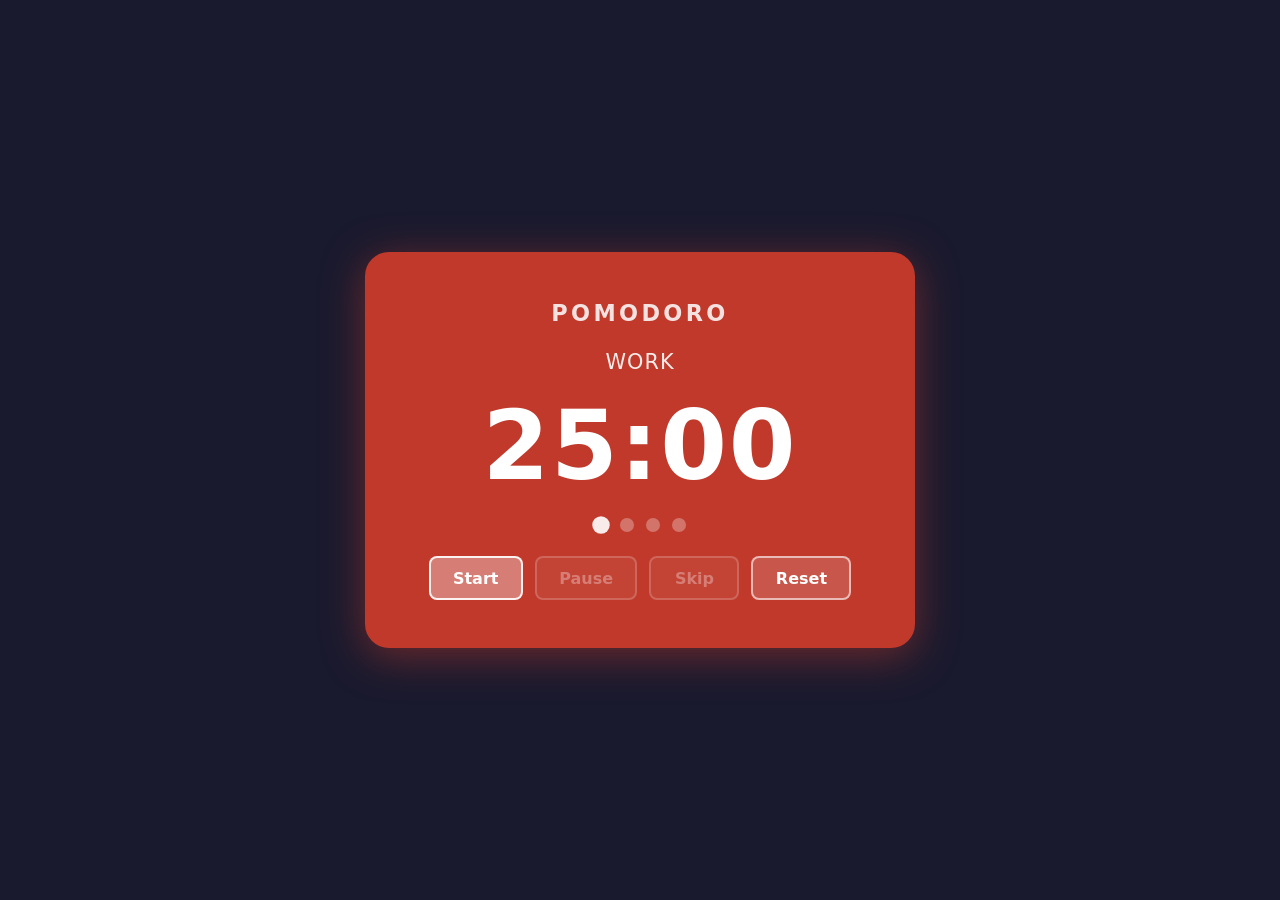
==== index.html @ fd40dc89 "feat(pomodoro): add Pomodoro timer app — spec, plan, ADR, and implementation Implements specs/2026-0" ====
<!DOCTYPE html>
<html lang="en">
<head>
  <meta charset="UTF-8">
  <meta name="viewport" content="width=device-width, initial-scale=1.0">
  <title>Pomodoro Timer</title>
  <link rel="stylesheet" href="styles.css">
</head>
<body>
  <div id="app" data-interval="work">
    <h1 class="app-title">Pomodoro</h1>

    <div id="interval-type" aria-live="polite" aria-atomic="true">Work</div>

    <div id="time-remaining">25:00</div>

    <div id="cycle-progress" aria-label="Cycle progress">
      <span class="dot" data-index="1"></span>
      <span class="dot" data-index="2"></span>
      <span class="dot" data-index="3"></span>
      <span class="dot" data-index="4"></span>
    </div>

    <div id="controls">
      <button id="btn-start">Start</button>
      <button id="btn-pause" disabled>Pause</button>
      <button id="btn-skip" disabled>Skip</button>
      <button id="btn-reset">Reset</button>
    </div>

    <!-- Visually hidden status region for screen-reader announcements -->
    <div id="status-announce" class="sr-only" aria-live="assertive" aria-atomic="true"></div>
  </div>

  <script src="app.js" defer></script>
</body>
</html>
---- styles.css ----
/* Pomodoro timer styles — system font stack, per-interval theming via data-interval,
   no external fonts or CDN dependencies. Sized for a projector / live demo. */

*, *::before, *::after {
  box-sizing: border-box;
  margin: 0;
  padding: 0;
}

:root {
  --font: system-ui, -apple-system, BlinkMacSystemFont, 'Segoe UI', Roboto, sans-serif;

  /* Work: warm red */
  --color-work-bg:      #c0392b;
  --color-work-accent:  #e74c3c;
  --color-work-text:    #ffffff;

  /* Short break: calm teal */
  --color-short-bg:     #16a085;
  --color-short-accent: #1abc9c;
  --color-short-text:   #ffffff;

  /* Long break: deep blue */
  --color-long-bg:      #2980b9;
  --color-long-accent:  #3498db;
  --color-long-text:    #ffffff;
}

html, body {
  height: 100%;
}

body {
  font-family: var(--font);
  display: flex;
  justify-content: center;
  align-items: center;
  min-height: 100vh;
  background: #1a1a2e;
}

/* Root app element — colour theme switches via data-interval attribute */
#app {
  display: flex;
  flex-direction: column;
  align-items: center;
  gap: 1.5rem;
  padding: 3rem 4rem;
  border-radius: 1.5rem;
  min-width: 380px;
  text-align: center;
  transition: background-color 0.4s ease, box-shadow 0.4s ease;
}

#app[data-interval="work"] {
  background-color: var(--color-work-bg);
  color: var(--color-work-text);
  box-shadow: 0 8px 40px rgba(192, 57, 43, 0.5);
}

#app[data-interval="short-break"] {
  background-color: var(--color-short-bg);
  color: var(--color-short-text);
  box-shadow: 0 8px 40px rgba(22, 160, 133, 0.5);
}

#app[data-interval="long-break"] {
  background-color: var(--color-long-bg);
  color: var(--color-long-text);
  box-shadow: 0 8px 40px rgba(41, 128, 185, 0.5);
}

/* Title */
.app-title {
  font-size: 1.4rem;
  font-weight: 600;
  letter-spacing: 0.15em;
  text-transform: uppercase;
  opacity: 0.85;
}

/* Interval label */
#interval-type {
  font-size: 1.3rem;
  font-weight: 500;
  letter-spacing: 0.05em;
  text-transform: uppercase;
  opacity: 0.9;
}

/* Large countdown display */
#time-remaining {
  font-size: 6rem;
  font-weight: 700;
  font-variant-numeric: tabular-nums;
  letter-spacing: 0.02em;
  line-height: 1;
}

/* Cycle progress dots */
#cycle-progress {
  display: flex;
  gap: 0.75rem;
}

.dot {
  width: 14px;
  height: 14px;
  border-radius: 50%;
  background: rgba(255, 255, 255, 0.3);
  transition: background 0.25s ease, transform 0.25s ease;
}

.dot.active {
  background: rgba(255, 255, 255, 0.9);
  transform: scale(1.25);
}

.dot.completed {
  background: rgba(255, 255, 255, 0.65);
}

/* Controls */
#controls {
  display: flex;
  gap: 0.75rem;
  flex-wrap: wrap;
  justify-content: center;
}

#controls button {
  padding: 0.65rem 1.4rem;
  border: 2px solid rgba(255, 255, 255, 0.6);
  border-radius: 0.5rem;
  background: rgba(255, 255, 255, 0.15);
  color: inherit;
  font-family: var(--font);
  font-size: 1rem;
  font-weight: 600;
  cursor: pointer;
  transition: background 0.15s ease, opacity 0.15s ease, transform 0.1s ease;
  min-width: 90px;
}

#controls button:hover:not(:disabled) {
  background: rgba(255, 255, 255, 0.3);
  transform: translateY(-1px);
}

#controls button:active:not(:disabled) {
  transform: translateY(0);
}

#controls button:disabled {
  opacity: 0.35;
  cursor: not-allowed;
}

/* Start / Resume button is visually prominent */
#btn-start:not(:disabled) {
  background: rgba(255, 255, 255, 0.35);
  border-color: rgba(255, 255, 255, 0.9);
}

/* Screen-reader-only visually hidden utility — keeps aria-live content off screen */
.sr-only {
  position: absolute;
  width: 1px;
  height: 1px;
  padding: 0;
  margin: -1px;
  overflow: hidden;
  clip: rect(0, 0, 0, 0);
  white-space: nowrap;
  border: 0;
}

/* Responsive: keep the card readable on smaller screens or projector views */
@media (max-width: 480px) {
  #app {
    padding: 2rem 1.5rem;
    min-width: 0;
    width: 95vw;
  }

  #time-remaining {
    font-size: 4.5rem;
  }
}
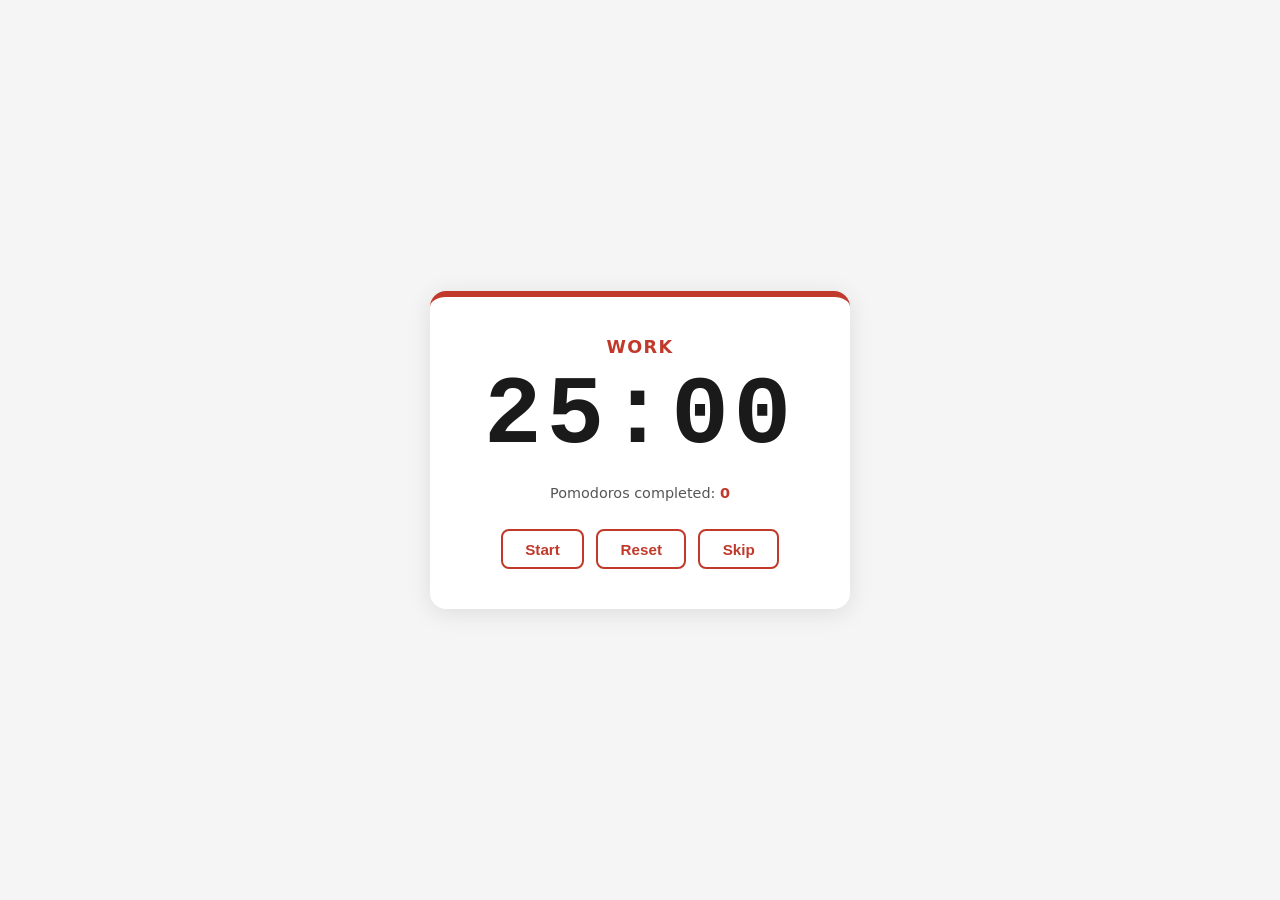
==== commit bbf2509a: "feat(pomodoro): implement zero-dependency vanilla Pomodoro timer Delivers the full Pomodoro timer we" ====
--- a/index.html
+++ b/index.html
@@ -1,37 +1,49 @@
-<!DOCTYPE html>
+<!doctype html>
 <html lang="en">
 <head>
-  <meta charset="UTF-8">
-  <meta name="viewport" content="width=device-width, initial-scale=1.0">
-  <title>Pomodoro Timer</title>
+  <meta charset="utf-8">
+  <meta name="viewport" content="width=device-width, initial-scale=1">
+  <title>Pomodoro</title>
   <link rel="stylesheet" href="styles.css">
 </head>
 <body>
-  <div id="app" data-interval="work">
-    <h1 class="app-title">Pomodoro</h1>
+  <main class="container" data-interval="work">
+    <h1 class="interval-label" id="interval-label">Work</h1>
 
-    <div id="interval-type" aria-live="polite" aria-atomic="true">Work</div>
+    <!--
+      role="timer" marks this as a live countdown region.
+      aria-live="off" keeps assistive tech quiet on every tick;
+      interval transitions are announced via the separate #announce region instead.
+    -->
+    <div
+      class="countdown"
+      id="countdown"
+      role="timer"
+      aria-label="Time remaining"
+      aria-live="off"
+    >25:00</div>
 
-    <div id="time-remaining">25:00</div>
+    <!-- Polite live region used to announce interval transitions and end-of-interval events -->
+    <div
+      class="sr-only"
+      id="announce"
+      aria-live="polite"
+      aria-atomic="true"
+    ></div>
 
-    <div id="cycle-progress" aria-label="Cycle progress">
-      <span class="dot" data-index="1"></span>
-      <span class="dot" data-index="2"></span>
-      <span class="dot" data-index="3"></span>
-      <span class="dot" data-index="4"></span>
+    <div class="pomodoro-count" aria-live="polite" aria-atomic="true">
+      Pomodoros completed: <span id="pomodoro-count">0</span>
     </div>
 
-    <div id="controls">
-      <button id="btn-start">Start</button>
-      <button id="btn-pause" disabled>Pause</button>
-      <button id="btn-skip" disabled>Skip</button>
-      <button id="btn-reset">Reset</button>
+    <div class="controls">
+      <!-- Single toggle covers Start / Pause / Resume (FR3) -->
+      <button id="btn-toggle" type="button" aria-pressed="false">Start</button>
+      <button id="btn-reset"  type="button">Reset</button>
+      <button id="btn-skip"   type="button">Skip</button>
     </div>
+  </main>
 
-    <!-- Visually hidden status region for screen-reader announcements -->
-    <div id="status-announce" class="sr-only" aria-live="assertive" aria-atomic="true"></div>
-  </div>
-
+  <!-- Classic non-module script — required for file:// compatibility -->
   <script src="app.js" defer></script>
 </body>
 </html>
--- a/styles.css
+++ b/styles.css
@@ -1,189 +1,145 @@
-/* Pomodoro timer styles — system font stack, per-interval theming via data-interval,
-   no external fonts or CDN dependencies. Sized for a projector / live demo. */
-
+/* System font stack — no external font fetch */
 *, *::before, *::after {
   box-sizing: border-box;
   margin: 0;
   padding: 0;
 }
 
-:root {
-  --font: system-ui, -apple-system, BlinkMacSystemFont, 'Segoe UI', Roboto, sans-serif;
-
-  /* Work: warm red */
-  --color-work-bg:      #c0392b;
-  --color-work-accent:  #e74c3c;
-  --color-work-text:    #ffffff;
-
-  /* Short break: calm teal */
-  --color-short-bg:     #16a085;
-  --color-short-accent: #1abc9c;
-  --color-short-text:   #ffffff;
-
-  /* Long break: deep blue */
-  --color-long-bg:      #2980b9;
-  --color-long-accent:  #3498db;
-  --color-long-text:    #ffffff;
+body {
+  font-family: system-ui, -apple-system, BlinkMacSystemFont, "Segoe UI", Roboto,
+               Helvetica, Arial, sans-serif;
+  min-height: 100dvh;
+  display: flex;
+  align-items: center;
+  justify-content: center;
+  background: #f5f5f5;
+  color: #1a1a1a;
+  transition: background 0.3s;
 }
 
-html, body {
-  height: 100%;
+/* ── Interval theming via data-interval attribute ───────────────────────────
+   Color is a supplementary signal; the text label in #interval-label is the
+   primary, color-independent indicator (accessibility requirement).         */
+.container[data-interval="work"] {
+  --accent: #c0392b;
+  --accent-light: #fadbd8;
+  --accent-dark: #922b21;
 }
 
-body {
-  font-family: var(--font);
-  display: flex;
-  justify-content: center;
-  align-items: center;
-  min-height: 100vh;
-  background: #1a1a2e;
+.container[data-interval="shortBreak"] {
+  --accent: #27ae60;
+  --accent-light: #d5f5e3;
+  --accent-dark: #1e8449;
 }
 
-/* Root app element — colour theme switches via data-interval attribute */
-#app {
-  display: flex;
-  flex-direction: column;
-  align-items: center;
-  gap: 1.5rem;
-  padding: 3rem 4rem;
-  border-radius: 1.5rem;
-  min-width: 380px;
-  text-align: center;
-  transition: background-color 0.4s ease, box-shadow 0.4s ease;
+.container[data-interval="longBreak"] {
+  --accent: #2980b9;
+  --accent-light: #d6eaf8;
+  --accent-dark: #1f618d;
 }
 
-#app[data-interval="work"] {
-  background-color: var(--color-work-bg);
-  color: var(--color-work-text);
-  box-shadow: 0 8px 40px rgba(192, 57, 43, 0.5);
+/* ── Container ──────────────────────────────────────────────────────────── */
+.container {
+  background: #fff;
+  border-radius: 1rem;
+  padding: 2.5rem 3rem;
+  text-align: center;
+  box-shadow: 0 4px 24px rgba(0, 0, 0, 0.10);
+  max-width: 420px;
+  width: 90%;
+  border-top: 6px solid var(--accent, #c0392b);
+  transition: border-color 0.3s;
 }
 
-#app[data-interval="short-break"] {
-  background-color: var(--color-short-bg);
-  color: var(--color-short-text);
-  box-shadow: 0 8px 40px rgba(22, 160, 133, 0.5);
+/* ── Interval label ─────────────────────────────────────────────────────── */
+.interval-label {
+  font-size: 1.1rem;
+  font-weight: 600;
+  letter-spacing: 0.08em;
+  text-transform: uppercase;
+  color: var(--accent, #c0392b);
+  margin-bottom: 0.75rem;
+  transition: color 0.3s;
 }
 
-#app[data-interval="long-break"] {
-  background-color: var(--color-long-bg);
-  color: var(--color-long-text);
-  box-shadow: 0 8px 40px rgba(41, 128, 185, 0.5);
-}
-
-/* Title */
-.app-title {
-  font-size: 1.4rem;
-  font-weight: 600;
-  letter-spacing: 0.15em;
-  text-transform: uppercase;
-  opacity: 0.85;
-}
-
-/* Interval label */
-#interval-type {
-  font-size: 1.3rem;
-  font-weight: 500;
+/* ── Countdown display ──────────────────────────────────────────────────── */
+.countdown {
+  font-family: "Courier New", Courier, monospace;
+  font-size: clamp(3.5rem, 15vw, 6rem);
+  font-weight: 700;
   letter-spacing: 0.05em;
-  text-transform: uppercase;
-  opacity: 0.9;
-}
-
-/* Large countdown display */
-#time-remaining {
-  font-size: 6rem;
-  font-weight: 700;
-  font-variant-numeric: tabular-nums;
-  letter-spacing: 0.02em;
+  color: #1a1a1a;
+  margin: 0.25rem 0 1.25rem;
   line-height: 1;
 }
 
-/* Cycle progress dots */
-#cycle-progress {
+/* ── Completed pomodoro count ───────────────────────────────────────────── */
+.pomodoro-count {
+  font-size: 0.9rem;
+  color: #555;
+  margin-bottom: 1.75rem;
+}
+
+.pomodoro-count span {
+  font-weight: 700;
+  color: var(--accent, #c0392b);
+}
+
+/* ── Controls ───────────────────────────────────────────────────────────── */
+.controls {
   display: flex;
   gap: 0.75rem;
+  justify-content: center;
+  flex-wrap: wrap;
 }
 
-.dot {
-  width: 14px;
-  height: 14px;
-  border-radius: 50%;
-  background: rgba(255, 255, 255, 0.3);
-  transition: background 0.25s ease, transform 0.25s ease;
+button {
+  padding: 0.6rem 1.4rem;
+  border: 2px solid var(--accent, #c0392b);
+  border-radius: 0.5rem;
+  background: transparent;
+  color: var(--accent, #c0392b);
+  font-size: 0.95rem;
+  font-weight: 600;
+  cursor: pointer;
+  transition: background 0.15s, color 0.15s, border-color 0.3s;
+  min-width: 80px;
 }
 
-.dot.active {
-  background: rgba(255, 255, 255, 0.9);
-  transform: scale(1.25);
+button:hover {
+  background: var(--accent, #c0392b);
+  color: #fff;
 }
 
-.dot.completed {
-  background: rgba(255, 255, 255, 0.65);
+/* Primary toggle inherits full-fill style while running */
+#btn-toggle[aria-pressed="true"] {
+  background: var(--accent, #c0392b);
+  color: #fff;
 }
 
-/* Controls */
-#controls {
-  display: flex;
-  gap: 0.75rem;
-  flex-wrap: wrap;
-  justify-content: center;
+/* Visible focus ring — keyboard navigation requirement */
+button:focus-visible {
+  outline: 3px solid var(--accent-dark, #922b21);
+  outline-offset: 3px;
 }
 
-#controls button {
-  padding: 0.65rem 1.4rem;
-  border: 2px solid rgba(255, 255, 255, 0.6);
-  border-radius: 0.5rem;
-  background: rgba(255, 255, 255, 0.15);
-  color: inherit;
-  font-family: var(--font);
-  font-size: 1rem;
-  font-weight: 600;
-  cursor: pointer;
-  transition: background 0.15s ease, opacity 0.15s ease, transform 0.1s ease;
-  min-width: 90px;
+/* ── End-of-interval visual flash ───────────────────────────────────────── */
+@keyframes flash-bg {
+  0%   { background: var(--accent-light, #fadbd8); }
+  50%  { background: var(--accent-light, #fadbd8); }
+  100% { background: #fff; }
 }
 
-#controls button:hover:not(:disabled) {
-  background: rgba(255, 255, 255, 0.3);
-  transform: translateY(-1px);
+.container.flash {
+  animation: flash-bg 0.8s ease-out forwards;
 }
 
-#controls button:active:not(:disabled) {
-  transform: translateY(0);
-}
-
-#controls button:disabled {
-  opacity: 0.35;
-  cursor: not-allowed;
-}
-
-/* Start / Resume button is visually prominent */
-#btn-start:not(:disabled) {
-  background: rgba(255, 255, 255, 0.35);
-  border-color: rgba(255, 255, 255, 0.9);
-}
-
-/* Screen-reader-only visually hidden utility — keeps aria-live content off screen */
+/* ── Screen-reader-only utility ─────────────────────────────────────────── */
 .sr-only {
   position: absolute;
   width: 1px;
   height: 1px;
-  padding: 0;
-  margin: -1px;
   overflow: hidden;
-  clip: rect(0, 0, 0, 0);
+  clip: rect(0 0 0 0);
   white-space: nowrap;
-  border: 0;
 }
-
-/* Responsive: keep the card readable on smaller screens or projector views */
-@media (max-width: 480px) {
-  #app {
-    padding: 2rem 1.5rem;
-    min-width: 0;
-    width: 95vw;
-  }
-
-  #time-remaining {
-    font-size: 4.5rem;
-  }
-}
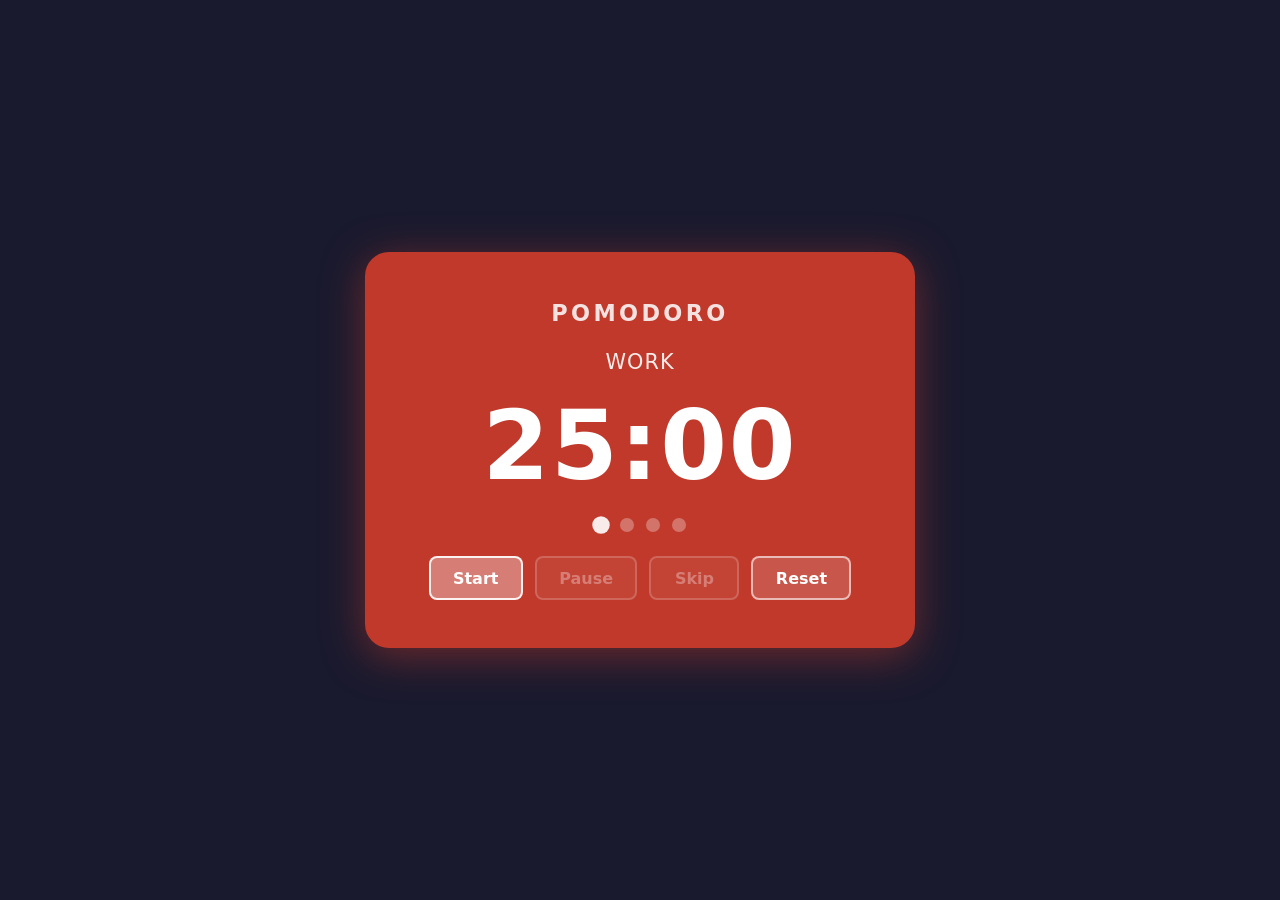
==== commit 3fd9b20f: "Merge b87225de35c1866c0940e6c35a04494b64ca3c8d into d69a46ab4a9afa63a069c97f3f0fd26d20d241d3" ====
--- a/index.html
+++ b/index.html
@@ -1,49 +1,37 @@
-<!doctype html>
+<!DOCTYPE html>
 <html lang="en">
 <head>
-  <meta charset="utf-8">
-  <meta name="viewport" content="width=device-width, initial-scale=1">
-  <title>Pomodoro</title>
+  <meta charset="UTF-8">
+  <meta name="viewport" content="width=device-width, initial-scale=1.0">
+  <title>Pomodoro Timer</title>
   <link rel="stylesheet" href="styles.css">
 </head>
 <body>
-  <main class="container" data-interval="work">
-    <h1 class="interval-label" id="interval-label">Work</h1>
+  <div id="app" data-interval="work">
+    <h1 class="app-title">Pomodoro</h1>
 
-    <!--
-      role="timer" marks this as a live countdown region.
-      aria-live="off" keeps assistive tech quiet on every tick;
-      interval transitions are announced via the separate #announce region instead.
-    -->
-    <div
-      class="countdown"
-      id="countdown"
-      role="timer"
-      aria-label="Time remaining"
-      aria-live="off"
-    >25:00</div>
+    <div id="interval-type" aria-live="polite" aria-atomic="true">Work</div>
 
-    <!-- Polite live region used to announce interval transitions and end-of-interval events -->
-    <div
-      class="sr-only"
-      id="announce"
-      aria-live="polite"
-      aria-atomic="true"
-    ></div>
+    <div id="time-remaining">25:00</div>
 
-    <div class="pomodoro-count" aria-live="polite" aria-atomic="true">
-      Pomodoros completed: <span id="pomodoro-count">0</span>
+    <div id="cycle-progress" aria-label="Cycle progress">
+      <span class="dot" data-index="1"></span>
+      <span class="dot" data-index="2"></span>
+      <span class="dot" data-index="3"></span>
+      <span class="dot" data-index="4"></span>
     </div>
 
-    <div class="controls">
-      <!-- Single toggle covers Start / Pause / Resume (FR3) -->
-      <button id="btn-toggle" type="button" aria-pressed="false">Start</button>
-      <button id="btn-reset"  type="button">Reset</button>
-      <button id="btn-skip"   type="button">Skip</button>
+    <div id="controls">
+      <button id="btn-start">Start</button>
+      <button id="btn-pause" disabled>Pause</button>
+      <button id="btn-skip" disabled>Skip</button>
+      <button id="btn-reset">Reset</button>
     </div>
-  </main>
 
-  <!-- Classic non-module script — required for file:// compatibility -->
+    <!-- Visually hidden status region for screen-reader announcements -->
+    <div id="status-announce" class="sr-only" aria-live="assertive" aria-atomic="true"></div>
+  </div>
+
   <script src="app.js" defer></script>
 </body>
 </html>
--- a/styles.css
+++ b/styles.css
@@ -1,145 +1,189 @@
-/* System font stack — no external font fetch */
+/* Pomodoro timer styles — system font stack, per-interval theming via data-interval,
+   no external fonts or CDN dependencies. Sized for a projector / live demo. */
+
 *, *::before, *::after {
   box-sizing: border-box;
   margin: 0;
   padding: 0;
 }
 
-body {
-  font-family: system-ui, -apple-system, BlinkMacSystemFont, "Segoe UI", Roboto,
-               Helvetica, Arial, sans-serif;
-  min-height: 100dvh;
-  display: flex;
-  align-items: center;
-  justify-content: center;
-  background: #f5f5f5;
-  color: #1a1a1a;
-  transition: background 0.3s;
+:root {
+  --font: system-ui, -apple-system, BlinkMacSystemFont, 'Segoe UI', Roboto, sans-serif;
+
+  /* Work: warm red */
+  --color-work-bg:      #c0392b;
+  --color-work-accent:  #e74c3c;
+  --color-work-text:    #ffffff;
+
+  /* Short break: calm teal */
+  --color-short-bg:     #16a085;
+  --color-short-accent: #1abc9c;
+  --color-short-text:   #ffffff;
+
+  /* Long break: deep blue */
+  --color-long-bg:      #2980b9;
+  --color-long-accent:  #3498db;
+  --color-long-text:    #ffffff;
 }
 
-/* ── Interval theming via data-interval attribute ───────────────────────────
-   Color is a supplementary signal; the text label in #interval-label is the
-   primary, color-independent indicator (accessibility requirement).         */
-.container[data-interval="work"] {
-  --accent: #c0392b;
-  --accent-light: #fadbd8;
-  --accent-dark: #922b21;
+html, body {
+  height: 100%;
 }
 
-.container[data-interval="shortBreak"] {
-  --accent: #27ae60;
-  --accent-light: #d5f5e3;
-  --accent-dark: #1e8449;
+body {
+  font-family: var(--font);
+  display: flex;
+  justify-content: center;
+  align-items: center;
+  min-height: 100vh;
+  background: #1a1a2e;
 }
 
-.container[data-interval="longBreak"] {
-  --accent: #2980b9;
-  --accent-light: #d6eaf8;
-  --accent-dark: #1f618d;
+/* Root app element — colour theme switches via data-interval attribute */
+#app {
+  display: flex;
+  flex-direction: column;
+  align-items: center;
+  gap: 1.5rem;
+  padding: 3rem 4rem;
+  border-radius: 1.5rem;
+  min-width: 380px;
+  text-align: center;
+  transition: background-color 0.4s ease, box-shadow 0.4s ease;
 }
 
-/* ── Container ──────────────────────────────────────────────────────────── */
-.container {
-  background: #fff;
-  border-radius: 1rem;
-  padding: 2.5rem 3rem;
-  text-align: center;
-  box-shadow: 0 4px 24px rgba(0, 0, 0, 0.10);
-  max-width: 420px;
-  width: 90%;
-  border-top: 6px solid var(--accent, #c0392b);
-  transition: border-color 0.3s;
+#app[data-interval="work"] {
+  background-color: var(--color-work-bg);
+  color: var(--color-work-text);
+  box-shadow: 0 8px 40px rgba(192, 57, 43, 0.5);
 }
 
-/* ── Interval label ─────────────────────────────────────────────────────── */
-.interval-label {
-  font-size: 1.1rem;
-  font-weight: 600;
-  letter-spacing: 0.08em;
-  text-transform: uppercase;
-  color: var(--accent, #c0392b);
-  margin-bottom: 0.75rem;
-  transition: color 0.3s;
+#app[data-interval="short-break"] {
+  background-color: var(--color-short-bg);
+  color: var(--color-short-text);
+  box-shadow: 0 8px 40px rgba(22, 160, 133, 0.5);
 }
 
-/* ── Countdown display ──────────────────────────────────────────────────── */
-.countdown {
-  font-family: "Courier New", Courier, monospace;
-  font-size: clamp(3.5rem, 15vw, 6rem);
+#app[data-interval="long-break"] {
+  background-color: var(--color-long-bg);
+  color: var(--color-long-text);
+  box-shadow: 0 8px 40px rgba(41, 128, 185, 0.5);
+}
+
+/* Title */
+.app-title {
+  font-size: 1.4rem;
+  font-weight: 600;
+  letter-spacing: 0.15em;
+  text-transform: uppercase;
+  opacity: 0.85;
+}
+
+/* Interval label */
+#interval-type {
+  font-size: 1.3rem;
+  font-weight: 500;
+  letter-spacing: 0.05em;
+  text-transform: uppercase;
+  opacity: 0.9;
+}
+
+/* Large countdown display */
+#time-remaining {
+  font-size: 6rem;
   font-weight: 700;
-  letter-spacing: 0.05em;
-  color: #1a1a1a;
-  margin: 0.25rem 0 1.25rem;
+  font-variant-numeric: tabular-nums;
+  letter-spacing: 0.02em;
   line-height: 1;
 }
 
-/* ── Completed pomodoro count ───────────────────────────────────────────── */
-.pomodoro-count {
-  font-size: 0.9rem;
-  color: #555;
-  margin-bottom: 1.75rem;
+/* Cycle progress dots */
+#cycle-progress {
+  display: flex;
+  gap: 0.75rem;
 }
 
-.pomodoro-count span {
-  font-weight: 700;
-  color: var(--accent, #c0392b);
+.dot {
+  width: 14px;
+  height: 14px;
+  border-radius: 50%;
+  background: rgba(255, 255, 255, 0.3);
+  transition: background 0.25s ease, transform 0.25s ease;
 }
 
-/* ── Controls ───────────────────────────────────────────────────────────── */
-.controls {
+.dot.active {
+  background: rgba(255, 255, 255, 0.9);
+  transform: scale(1.25);
+}
+
+.dot.completed {
+  background: rgba(255, 255, 255, 0.65);
+}
+
+/* Controls */
+#controls {
   display: flex;
   gap: 0.75rem;
+  flex-wrap: wrap;
   justify-content: center;
-  flex-wrap: wrap;
 }
 
-button {
-  padding: 0.6rem 1.4rem;
-  border: 2px solid var(--accent, #c0392b);
+#controls button {
+  padding: 0.65rem 1.4rem;
+  border: 2px solid rgba(255, 255, 255, 0.6);
   border-radius: 0.5rem;
-  background: transparent;
-  color: var(--accent, #c0392b);
-  font-size: 0.95rem;
+  background: rgba(255, 255, 255, 0.15);
+  color: inherit;
+  font-family: var(--font);
+  font-size: 1rem;
   font-weight: 600;
   cursor: pointer;
-  transition: background 0.15s, color 0.15s, border-color 0.3s;
-  min-width: 80px;
+  transition: background 0.15s ease, opacity 0.15s ease, transform 0.1s ease;
+  min-width: 90px;
 }
 
-button:hover {
-  background: var(--accent, #c0392b);
-  color: #fff;
+#controls button:hover:not(:disabled) {
+  background: rgba(255, 255, 255, 0.3);
+  transform: translateY(-1px);
 }
 
-/* Primary toggle inherits full-fill style while running */
-#btn-toggle[aria-pressed="true"] {
-  background: var(--accent, #c0392b);
-  color: #fff;
+#controls button:active:not(:disabled) {
+  transform: translateY(0);
 }
 
-/* Visible focus ring — keyboard navigation requirement */
-button:focus-visible {
-  outline: 3px solid var(--accent-dark, #922b21);
-  outline-offset: 3px;
+#controls button:disabled {
+  opacity: 0.35;
+  cursor: not-allowed;
 }
 
-/* ── End-of-interval visual flash ───────────────────────────────────────── */
-@keyframes flash-bg {
-  0%   { background: var(--accent-light, #fadbd8); }
-  50%  { background: var(--accent-light, #fadbd8); }
-  100% { background: #fff; }
+/* Start / Resume button is visually prominent */
+#btn-start:not(:disabled) {
+  background: rgba(255, 255, 255, 0.35);
+  border-color: rgba(255, 255, 255, 0.9);
 }
 
-.container.flash {
-  animation: flash-bg 0.8s ease-out forwards;
-}
-
-/* ── Screen-reader-only utility ─────────────────────────────────────────── */
+/* Screen-reader-only visually hidden utility — keeps aria-live content off screen */
 .sr-only {
   position: absolute;
   width: 1px;
   height: 1px;
+  padding: 0;
+  margin: -1px;
   overflow: hidden;
-  clip: rect(0 0 0 0);
+  clip: rect(0, 0, 0, 0);
   white-space: nowrap;
+  border: 0;
 }
+
+/* Responsive: keep the card readable on smaller screens or projector views */
+@media (max-width: 480px) {
+  #app {
+    padding: 2rem 1.5rem;
+    min-width: 0;
+    width: 95vw;
+  }
+
+  #time-remaining {
+    font-size: 4.5rem;
+  }
+}
